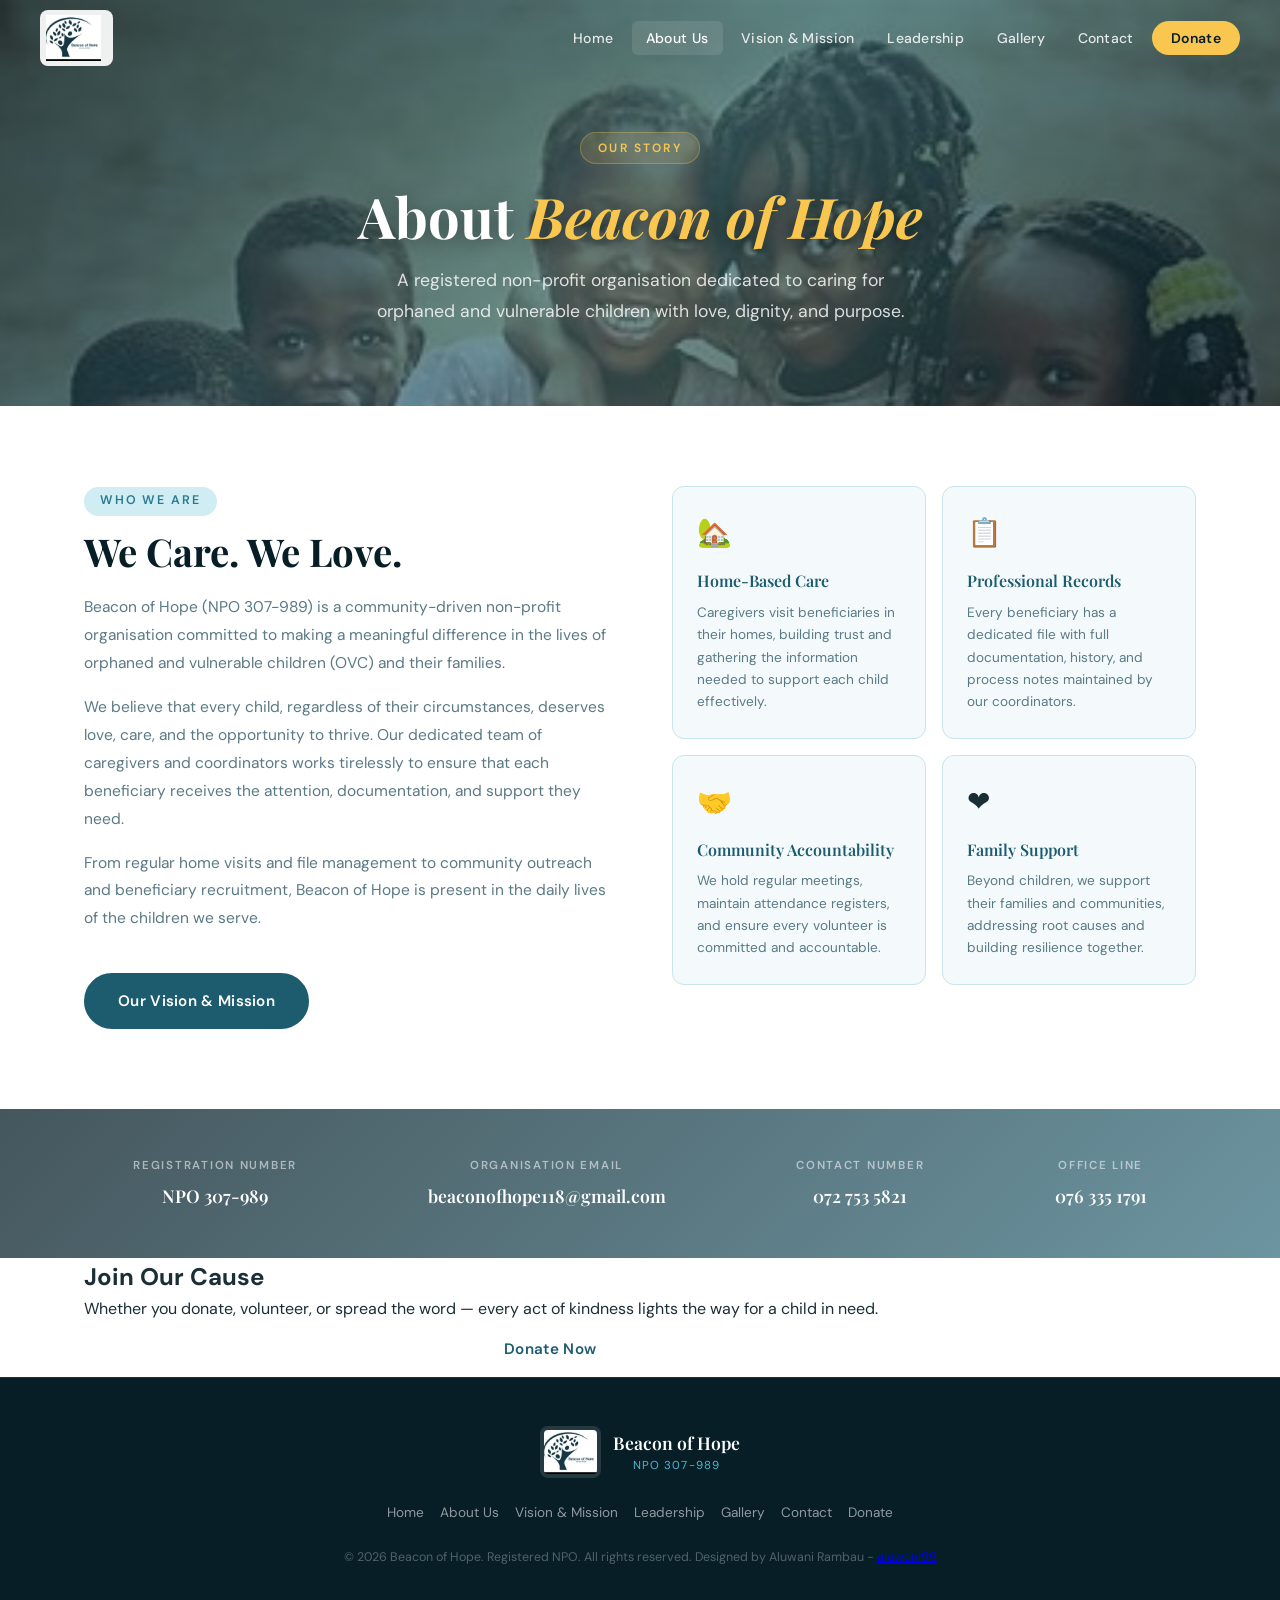
==== pages/about.html @ 9774a96b "Initial commit" ====
<!DOCTYPE html>
<html lang="en">
<head>
  <meta charset="UTF-8" />
  <meta name="viewport" content="width=device-width, initial-scale=1.0" />
  <title>About Us | Beacon of Hope</title>
  <link rel="stylesheet" href="../css/global.css" />
  <link rel="stylesheet" href="../css/about.css" />
</head>
<body>

  <nav class="navbar scrolled" id="navbar">
    <a href="../index.html" class="nav-logo">
      <img src="../images/BeaconLogo.png" alt="Beacon of Hope Logo" class="logo-img" />
    </a>
    <button class="nav-toggle" id="navToggle" aria-label="Toggle menu">
      <span></span><span></span><span></span>
    </button>
    <ul class="nav-links" id="navLinks">
      <li><a href="../index.html" class="nav-link">Home</a></li>
      <li><a href="about.html" class="nav-link">About Us</a></li>
      <li><a href="vision.html" class="nav-link">Vision &amp; Mission</a></li>
      <li><a href="leadership.html" class="nav-link">Leadership</a></li>
      <li><a href="gallery.html" class="nav-link active">Gallery</a></li>
      <li><a href="contact.html" class="nav-link">Contact</a></li>
      <li><a href="donate.html" class="nav-link nav-donate">Donate</a></li>
    </ul>
  </nav>

  <section class="page-hero" style="background-image:url('../images/education.jpeg');">
    <div class="container">
      <span class="page-hero-tag">Our Story</span>
      <h1>About <em>Beacon of Hope</em></h1>
      <p>A registered non-profit organisation dedicated to caring for orphaned and vulnerable children with love, dignity, and purpose.</p>
    </div>
  </section>

  <section class="section about-section">
    <div class="container">
      <div class="about-grid">
        <div class="about-text">
          <span class="section-tag">Who We Are</span>
          <h2>We Care. We Love.</h2>
          <p>Beacon of Hope (NPO 307-989) is a community-driven non-profit organisation committed to making a meaningful difference in the lives of orphaned and vulnerable children (OVC) and their families.</p>
          <p>We believe that every child, regardless of their circumstances, deserves love, care, and the opportunity to thrive. Our dedicated team of caregivers and coordinators works tirelessly to ensure that each beneficiary receives the attention, documentation, and support they need.</p>
          <p>From regular home visits and file management to community outreach and beneficiary recruitment, Beacon of Hope is present in the daily lives of the children we serve.</p>
          <a href="vision.html" class="btn btn-teal" style="margin-top:1.5rem;">Our Vision &amp; Mission</a>
        </div>
        <div class="about-highlights">
          <div class="highlight-card">
            <div class="highlight-icon">🏡</div>
            <h4>Home-Based Care</h4>
            <p>Caregivers visit beneficiaries in their homes, building trust and gathering the information needed to support each child effectively.</p>
          </div>
          <div class="highlight-card">
            <div class="highlight-icon">📋</div>
            <h4>Professional Records</h4>
            <p>Every beneficiary has a dedicated file with full documentation, history, and process notes maintained by our coordinators.</p>
          </div>
          <div class="highlight-card">
            <div class="highlight-icon">🤝</div>
            <h4>Community Accountability</h4>
            <p>We hold regular meetings, maintain attendance registers, and ensure every volunteer is committed and accountable.</p>
          </div>
          <div class="highlight-card">
            <div class="highlight-icon">❤️</div>
            <h4>Family Support</h4>
            <p>Beyond children, we support their families and communities, addressing root causes and building resilience together.</p>
          </div>
        </div>
      </div>
    </div>
  </section>

  <section class="section npo-section" style="background-image:url('../images/SchoolProgram.jpg'); background-size:cover; background-position:center; background-attachment:fixed; position:relative;">
    <div class="container">
      <div class="npo-inner">
        <div class="npo-detail">
          <span class="npo-label">Registration Number</span>
          <span class="npo-value">NPO 307-989</span>
        </div>
        <div class="npo-detail">
          <span class="npo-label">Organisation Email</span>
          <span class="npo-value">beaconofhope118@gmail.com</span>
        </div>
        <div class="npo-detail">
          <span class="npo-label">Contact Number</span>
          <span class="npo-value">072 753 5821</span>
        </div>
        <div class="npo-detail">
          <span class="npo-label">Office Line</span>
          <span class="npo-value">076 335 1791</span>
        </div>
      </div>
    </div>
  </section>

  <section class="cta-strip">
    <div class="container">
      <div class="cta-content">
        <h2>Join Our Cause</h2>
        <p>Whether you donate, volunteer, or spread the word — every act of kindness lights the way for a child in need.</p>
        <div style="display:flex;gap:1rem;justify-content:center;flex-wrap:wrap;">
          <a href="donate.html" class="btn btn-light">Donate Now</a>
          <a href="contact.html" class="btn btn-outline">Get Involved</a>
        </div>
      </div>
    </div>
  </section>

  <footer class="footer">
    <div class="container footer-inner">
      <div class="footer-logo">
        <img src="../images/BeaconLogo.png" alt="Beacon of Hope" class="footer-logo-img" />
        <div>
          <span class="footer-name">Beacon of Hope</span>
          <span class="footer-npo">NPO 307-989</span>
        </div>
      </div>
      <nav class="footer-nav">
        <a href="../index.html">Home</a>
        <a href="about.html">About Us</a>
        <a href="vision.html">Vision &amp; Mission</a>
        <a href="leadership.html">Leadership</a>
        <a href="gallery.html">Gallery</a>
        <a href="contact.html">Contact</a>
        <a href="donate.html">Donate</a>
      </nav>
      <p class="footer-copy">&copy; 2026 Beacon of Hope. Registered NPO. All rights reserved. Designed by Aluwani Rambau - <a href="https://www.github.com/aluwani99" target="_blank">aluwani99</a></p>
      
    </div>
  </footer>

  <script src="../js/global.js"></script>
</body>
</html>
---- css/global.css ----
/* ============================================================
   BEACON OF HOPE — Global Styles
   Brand Colors extracted from logo:
   Primary Teal: #1d5c6e
   Mid Teal: #2a7a90
   Light Teal: #4db8d0
   Dark Navy: #071e27
   Accent Gold: #f9c74f
   ============================================================ */

@import url('https://fonts.googleapis.com/css2?family=Playfair+Display:ital,wght@0,600;0,700;1,600&family=DM+Sans:wght@300;400;500;600&display=swap');

:root {
  --primary: #1d5c6e;
  --primary-mid: #2a7a90;
  --primary-light: #4db8d0;
  --primary-pale: #d0edf4;
  --dark: #071e27;
  --dark-mid: #0a2d3a;
  --gold: #f9c74f;
  --gold-dark: #d4a013;
  --text: #1a2e36;
  --text-muted: #5a7a85;
  --white: #ffffff;
  --off-white: #f4fafc;
  --border: #c8e4ec;
  --radius: 12px;
  --radius-lg: 20px;
  --shadow: 0 4px 24px rgba(7,30,39,0.10);
  --shadow-lg: 0 12px 40px rgba(7,30,39,0.18);
  --font-display: 'Playfair Display', Georgia, serif;
  --font-body: 'DM Sans', system-ui, sans-serif;
  --transition: 0.3s cubic-bezier(0.4, 0, 0.2, 1);
  --navbar-h: 76px;
}

*, *::before, *::after { box-sizing: border-box; margin: 0; padding: 0; }

html { scroll-behavior: smooth; }

body {
  font-family: var(--font-body);
  color: var(--text);
  background: var(--white);
  line-height: 1.6;
  overflow-x: hidden;
}

/* ---- NAVBAR ---- */
.navbar {
  position: fixed;
  top: 0; left: 0; right: 0;
  z-index: 1000;
  display: flex;
  align-items: center;
  justify-content: space-between;
  padding: 0 2.5rem;
  height: var(--navbar-h);
  background: transparent;
  transition: background var(--transition), box-shadow var(--transition);
}

.navbar.scrolled {
  background: rgba(7, 30, 39, 0.96);
  backdrop-filter: blur(12px);
  box-shadow: 0 2px 20px rgba(0,0,0,0.3);
}

.nav-logo {
  display: flex;
  align-items: center;
  gap: 0.75rem;
  text-decoration: none;
  color: var(--white);
  background: rgba(255,255,255,0.92);
  border-radius: 8px;
  padding: 5px 12px 5px 6px;
}

.logo-img {
  height: 46px;
  width: auto;
  display: block;
}

.footer-logo-img {
  height: 52px;
  width: auto;
  display: block;
  background: rgba(255,255,255,0.12);
  border-radius: 8px;
  padding: 4px;
}

.nav-links {
  display: flex;
  align-items: center;
  list-style: none;
  gap: 0.25rem;
}

.nav-link {
  text-decoration: none;
  color: rgba(255,255,255,0.85);
  font-size: 0.875rem;
  font-weight: 500;
  padding: 0.5rem 0.9rem;
  border-radius: 6px;
  transition: color var(--transition), background var(--transition);
  letter-spacing: 0.02em;
}

.nav-link:hover,
.nav-link.active {
  color: var(--white);
  background: rgba(255,255,255,0.1);
}

.nav-donate {
  background: var(--gold);
  color: var(--dark) !important;
  font-weight: 600;
  padding: 0.5rem 1.2rem;
  border-radius: 50px;
}

.nav-donate:hover {
  background: var(--gold-dark) !important;
  color: var(--white) !important;
  transform: translateY(-1px);
}

.nav-toggle {
  display: none;
  flex-direction: column;
  gap: 5px;
  background: none;
  border: none;
  cursor: pointer;
  padding: 8px;
}

.nav-toggle span {
  display: block;
  width: 24px;
  height: 2px;
  background: var(--white);
  border-radius: 2px;
  transition: var(--transition);
}

/* ---- BUTTONS ---- */
.btn {
  display: inline-flex;
  align-items: center;
  gap: 0.5rem;
  padding: 0.85rem 2rem;
  border-radius: 50px;
  font-family: var(--font-body);
  font-size: 0.95rem;
  font-weight: 600;
  text-decoration: none;
  cursor: pointer;
  border: 2px solid transparent;
  transition: all var(--transition);
  letter-spacing: 0.02em;
}

.btn-primary {
  background: var(--gold);
  color: var(--dark);
  border-color: var(--gold);
}
.btn-primary:hover {
  background: var(--gold-dark);
  border-color: var(--gold-dark);
  transform: translateY(-2px);
  box-shadow: 0 8px 24px rgba(249,199,79,0.35);
}

.btn-outline {
  background: transparent;
  color: var(--white);
  border-color: rgba(255,255,255,0.5);
}
.btn-outline:hover {
  background: rgba(255,255,255,0.12);
  border-color: var(--white);
  transform: translateY(-2px);
}

.btn-teal {
  background: var(--primary);
  color: var(--white);
  border-color: var(--primary);
}
.btn-teal:hover {
  background: var(--primary-mid);
  border-color: var(--primary-mid);
  transform: translateY(-2px);
  box-shadow: var(--shadow-lg);
}

.btn-light {
  background: var(--white);
  color: var(--primary);
  border-color: var(--white);
}
.btn-light:hover {
  background: var(--off-white);
  transform: translateY(-2px);
  box-shadow: 0 8px 24px rgba(0,0,0,0.2);
}

/* ---- SECTIONS ---- */
.section {
  padding: 5rem 0;
}

.container {
  max-width: 1160px;
  margin: 0 auto;
  padding: 0 1.5rem;
}

.section-header {
  text-align: center;
  max-width: 640px;
  margin: 0 auto 3.5rem;
}

.section-tag {
  display: inline-block;
  font-size: 0.78rem;
  font-weight: 600;
  letter-spacing: 0.15em;
  text-transform: uppercase;
  color: var(--primary-mid);
  background: var(--primary-pale);
  padding: 0.3rem 1rem;
  border-radius: 50px;
  margin-bottom: 1rem;
}

.section-header h2 {
  font-family: var(--font-display);
  font-size: clamp(1.8rem, 3.5vw, 2.6rem);
  font-weight: 700;
  color: var(--dark);
  margin-bottom: 1rem;
  line-height: 1.25;
}

.section-header p {
  color: var(--text-muted);
  font-size: 1.05rem;
  line-height: 1.7;
}

/* ---- PAGE HERO (inner pages) ---- */
.page-hero {
  position: relative;
  padding: calc(var(--navbar-h) + 3.5rem) 0 5rem;
  text-align: center;
  color: var(--white);
  overflow: hidden;
  background-size: cover;
  background-position: center;
  background-attachment: fixed;
}

/* Dark overlay on top of the photo */
.page-hero::before {
  content: '';
  position: absolute;
  inset: 0;
  background: linear-gradient(
    135deg,
    rgba(7, 30, 39, 0.80) 0%,
    rgba(29, 92, 110, 0.65) 50%,
    rgba(7, 30, 39, 0.75) 100%
  );
  z-index: 0;
}

/* Subtle glow accent */
.page-hero::after {
  content: '';
  position: absolute;
  inset: 0;
  background: radial-gradient(ellipse at 50% 80%, rgba(249,199,79,0.08) 0%, transparent 60%);
  z-index: 0;
}

.page-hero .container {
  position: relative;
  z-index: 1;
}

.page-hero-tag {
  display: inline-block;
  font-size: 0.75rem;
  font-weight: 600;
  letter-spacing: 0.18em;
  text-transform: uppercase;
  color: var(--gold);
  background: rgba(249,199,79,0.12);
  border: 1px solid rgba(249,199,79,0.3);
  padding: 0.35rem 1.1rem;
  border-radius: 50px;
  margin-bottom: 1.25rem;
}

.page-hero h1 {
  font-family: var(--font-display);
  font-size: clamp(2rem, 5vw, 3.5rem);
  font-weight: 700;
  line-height: 1.15;
  margin-bottom: 1rem;
  text-shadow: 0 2px 20px rgba(0,0,0,0.4);
}

.page-hero h1 em {
  font-style: italic;
  color: var(--gold);
}

.page-hero p {
  font-size: 1.1rem;
  color: rgba(255,255,255,0.82);
  max-width: 560px;
  margin: 0 auto;
  line-height: 1.75;
}

/* ---- PHOTO SECTION BANNERS (mid-page) ---- */
.photo-banner {
  position: relative;
  padding: 4rem 0;
  background-size: cover;
  background-position: center;
  background-attachment: fixed;
  overflow: hidden;
}

.photo-banner::before {
  content: '';
  position: absolute;
  inset: 0;
  background: linear-gradient(135deg, rgba(7,30,39,0.82) 0%, rgba(29,92,110,0.68) 100%);
}

.photo-banner .container { position: relative; z-index: 1; }

.photo-banner .section-header { margin-bottom: 2rem; }

.photo-banner .section-tag {
  color: var(--gold);
  background: rgba(249,199,79,0.12);
  border: 1px solid rgba(249,199,79,0.3);
}

.photo-banner .section-header h2 { color: var(--white); }

.photo-banner .section-header p { color: rgba(255,255,255,0.78); }

/* ---- FOOTER ---- */
.footer {
  background: var(--dark);
  color: rgba(255,255,255,0.6);
  padding: 3rem 0 2rem;
  border-top: 1px solid rgba(77,184,208,0.15);
}

.footer-inner {
  display: flex;
  flex-direction: column;
  align-items: center;
  gap: 1.5rem;
  text-align: center;
}

.footer-logo {
  display: flex;
  align-items: center;
  gap: 0.75rem;
  color: var(--white);
}

.footer-name {
  display: block;
  font-family: var(--font-display);
  font-size: 1.1rem;
  font-weight: 600;
  color: var(--white);
}

.footer-npo {
  display: block;
  font-size: 0.72rem;
  color: var(--primary-light);
  letter-spacing: 0.1em;
}

.footer-nav {
  display: flex;
  flex-wrap: wrap;
  justify-content: center;
  gap: 0.25rem 1rem;
}

.footer-nav a {
  color: rgba(255,255,255,0.55);
  text-decoration: none;
  font-size: 0.85rem;
  transition: color var(--transition);
}

.footer-nav a:hover { color: var(--primary-light); }

.footer-copy {
  font-size: 0.78rem;
  color: rgba(255,255,255,0.3);
}

/* ---- RESPONSIVE ---- */
@media (max-width: 768px) {
  .navbar { padding: 0 1.25rem; }

  .nav-toggle { display: flex; }

  .nav-links {
    position: fixed;
    top: 0; right: -100%;
    width: min(320px, 85vw);
    height: 100vh;
    background: var(--dark-mid);
    flex-direction: column;
    align-items: flex-start;
    padding: calc(var(--navbar-h) + 1rem) 1.5rem 2rem;
    gap: 0.25rem;
    transition: right var(--transition);
    box-shadow: -8px 0 32px rgba(0,0,0,0.4);
  }

  .nav-links.open { right: 0; }

  .nav-link { width: 100%; padding: 0.75rem 1rem; border-radius: 8px; font-size: 1rem; }

  .nav-donate { text-align: center; }

  .section { padding: 3.5rem 0; }

  .btn { padding: 0.75rem 1.5rem; font-size: 0.9rem; }
}
---- css/about.css ----
/* ============================================================
   BEACON OF HOPE — About Page Styles
   ============================================================ */

.about-section { background: var(--white); }

.about-grid {
  display: grid;
  grid-template-columns: 1fr 1fr;
  gap: 4rem;
  align-items: start;
}

.about-text .section-tag { margin-bottom: 0.75rem; }

.about-text h2 {
  font-family: var(--font-display);
  font-size: clamp(1.8rem, 3.5vw, 2.4rem);
  font-weight: 700;
  color: var(--dark);
  margin-bottom: 1.25rem;
  line-height: 1.2;
}

.about-text p {
  color: var(--text-muted);
  font-size: 0.97rem;
  line-height: 1.8;
  margin-bottom: 1rem;
}

.about-highlights {
  display: grid;
  grid-template-columns: 1fr 1fr;
  gap: 1rem;
}

.highlight-card {
  background: var(--off-white);
  border: 1px solid var(--border);
  border-radius: var(--radius);
  padding: 1.5rem;
  transition: transform var(--transition), box-shadow var(--transition);
}

.highlight-card:hover {
  transform: translateY(-4px);
  box-shadow: var(--shadow);
}

.highlight-icon {
  font-size: 1.75rem;
  margin-bottom: 0.75rem;
}

.highlight-card h4 {
  font-family: var(--font-display);
  font-size: 1rem;
  font-weight: 600;
  color: var(--primary);
  margin-bottom: 0.5rem;
}

.highlight-card p {
  font-size: 0.85rem;
  color: var(--text-muted);
  line-height: 1.65;
}

/* NPO Details strip */
.npo-section {
  padding: 3rem 0;
  background-color: var(--primary);
}

.npo-section::before {
  content: '';
  position: absolute;
  inset: 0;
  background: linear-gradient(135deg, rgba(7,30,39,0.75) 0%, rgba(29,92,110,0.65) 100%);
  z-index: 0;
}

.npo-section .container { position: relative; z-index: 1; }
.npo-inner { position: relative; z-index: 1; }

.npo-inner {
  display: flex;
  justify-content: space-around;
  flex-wrap: wrap;
  gap: 2rem;
}

.npo-detail {
  display: flex;
  flex-direction: column;
  align-items: center;
  text-align: center;
  gap: 0.4rem;
}

.npo-label {
  font-size: 0.72rem;
  font-weight: 600;
  letter-spacing: 0.15em;
  text-transform: uppercase;
  color: rgba(255,255,255,0.55);
}

.npo-value {
  font-family: var(--font-display);
  font-size: 1.1rem;
  font-weight: 600;
  color: var(--white);
}

@media (max-width: 900px) {
  .about-grid { grid-template-columns: 1fr; gap: 2.5rem; }
}

@media (max-width: 480px) {
  .about-highlights { grid-template-columns: 1fr; }
}
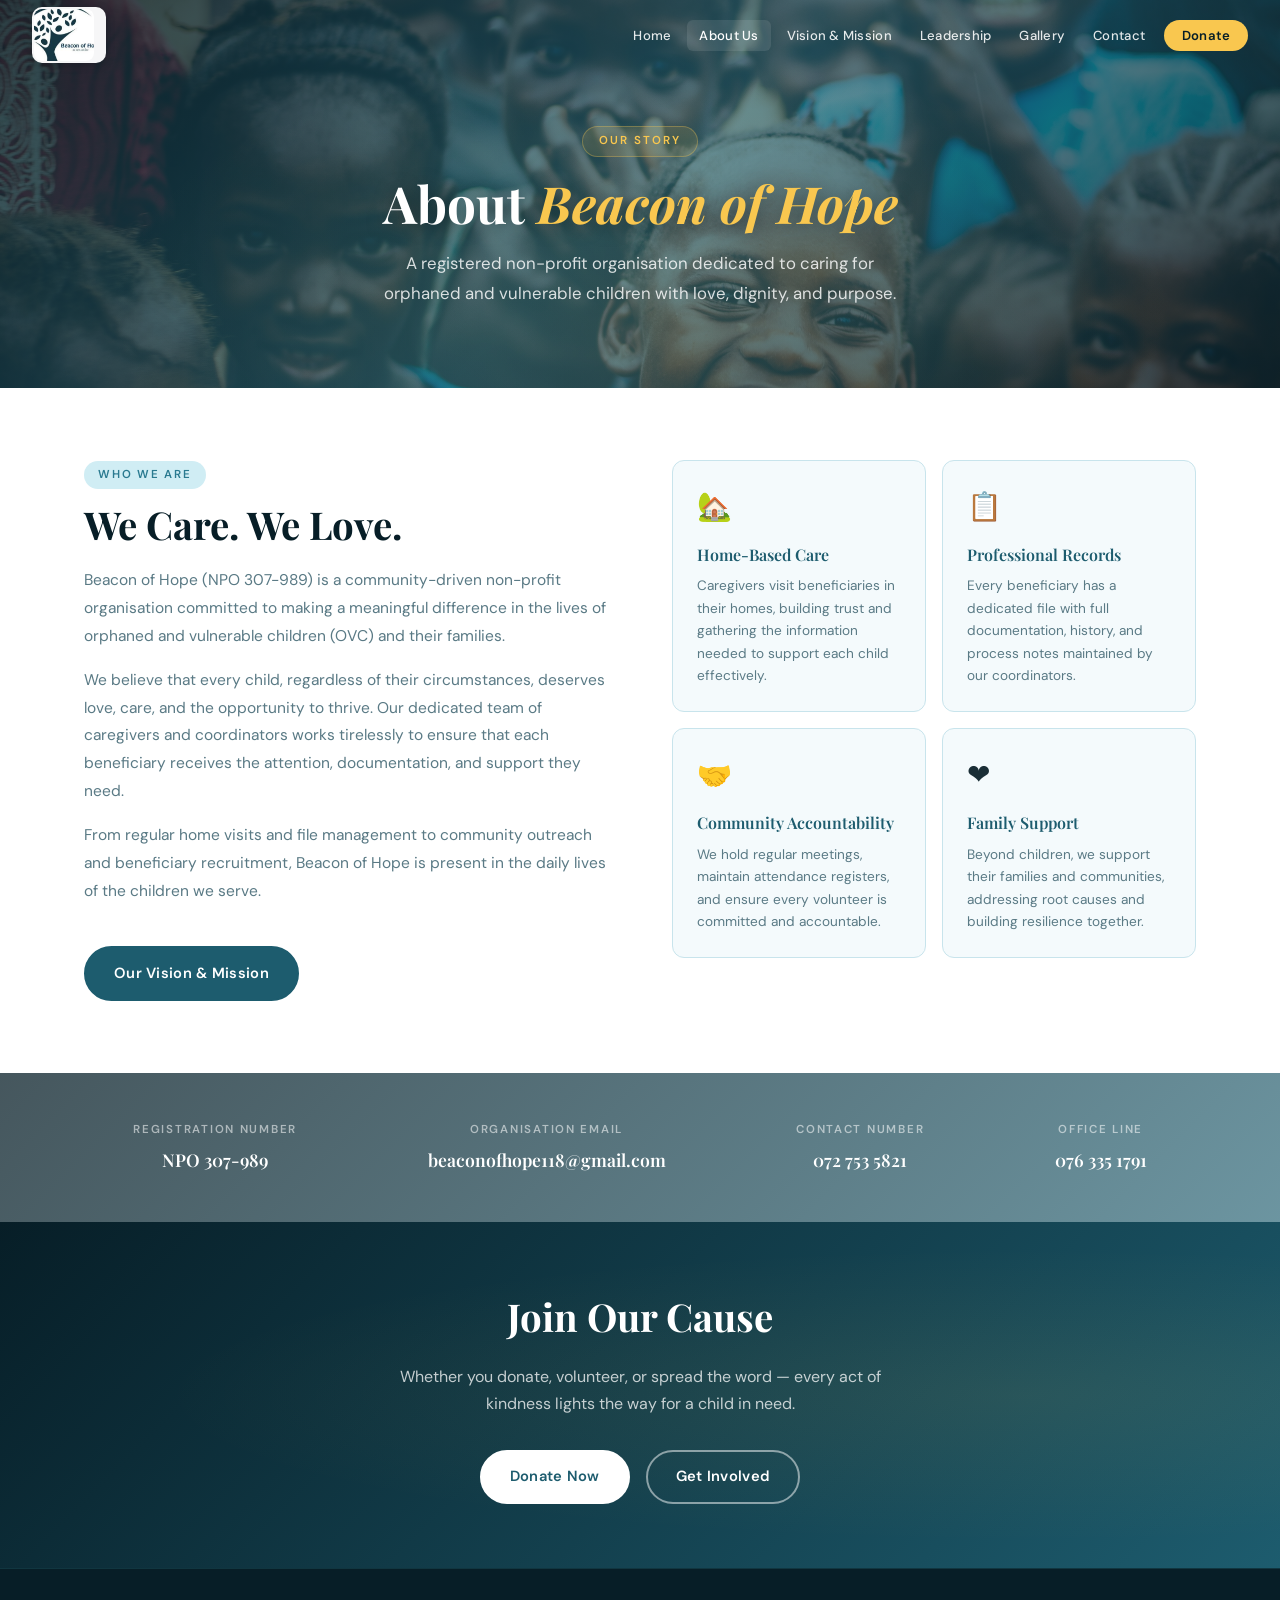
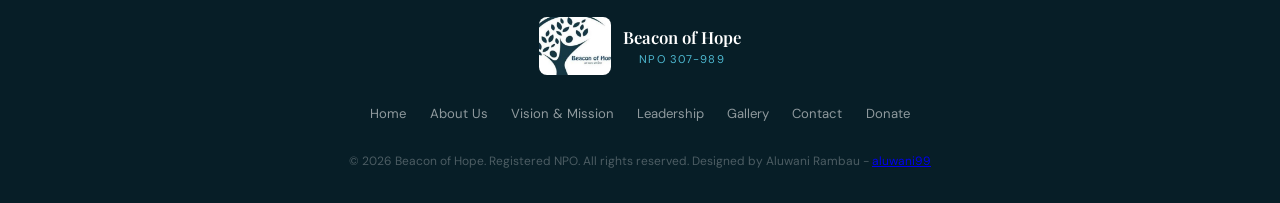
==== commit 51ad6b58: "update Beacon of Hope website" ====
--- a/pages/about.html
+++ b/pages/about.html
@@ -11,7 +11,7 @@
 
   <nav class="navbar scrolled" id="navbar">
     <a href="../index.html" class="nav-logo">
-      <img src="../images/BeaconLogo.png" alt="Beacon of Hope Logo" class="logo-img" />
+      <div class="logo-img-wrap"><img src="../images/BeaconLogo.png" alt="Beacon of Hope Logo" class="logo-img" /></div>
     </a>
     <button class="nav-toggle" id="navToggle" aria-label="Toggle menu">
       <span></span><span></span><span></span>
@@ -27,7 +27,7 @@
     </ul>
   </nav>
 
-  <section class="page-hero" style="background-image:url('../images/education.jpeg');">
+  <section class="page-hero" style="background-image:url('../images/education.jpg');">
     <div class="container">
       <span class="page-hero-tag">Our Story</span>
       <h1>About <em>Beacon of Hope</em></h1>
@@ -111,7 +111,7 @@
   <footer class="footer">
     <div class="container footer-inner">
       <div class="footer-logo">
-        <img src="../images/BeaconLogo.png" alt="Beacon of Hope" class="footer-logo-img" />
+        <div class="footer-logo-wrap"><img src="../images/BeaconLogo.png" alt="Beacon of Hope" class="footer-logo-img" /></div>
         <div>
           <span class="footer-name">Beacon of Hope</span>
           <span class="footer-npo">NPO 307-989</span>
--- a/css/global.css
+++ b/css/global.css
@@ -1,43 +1,37 @@
 /* ============================================================
    BEACON OF HOPE — Global Styles
-   Brand Colors extracted from logo:
-   Primary Teal: #1d5c6e
-   Mid Teal: #2a7a90
-   Light Teal: #4db8d0
-   Dark Navy: #071e27
-   Accent Gold: #f9c74f
+   Brand: Primary Teal #1d5c6e | Mid #2a7a90 | Light #4db8d0
+          Dark Navy #071e27 | Gold #f9c74f
    ============================================================ */
 
 @import url('https://fonts.googleapis.com/css2?family=Playfair+Display:ital,wght@0,600;0,700;1,600&family=DM+Sans:wght@300;400;500;600&display=swap');
 
 :root {
-  --primary: #1d5c6e;
-  --primary-mid: #2a7a90;
+  --primary:       #1d5c6e;
+  --primary-mid:   #2a7a90;
   --primary-light: #4db8d0;
-  --primary-pale: #d0edf4;
-  --dark: #071e27;
-  --dark-mid: #0a2d3a;
-  --gold: #f9c74f;
-  --gold-dark: #d4a013;
-  --text: #1a2e36;
-  --text-muted: #5a7a85;
-  --white: #ffffff;
-  --off-white: #f4fafc;
-  --border: #c8e4ec;
-  --radius: 12px;
-  --radius-lg: 20px;
-  --shadow: 0 4px 24px rgba(7,30,39,0.10);
-  --shadow-lg: 0 12px 40px rgba(7,30,39,0.18);
-  --font-display: 'Playfair Display', Georgia, serif;
-  --font-body: 'DM Sans', system-ui, sans-serif;
-  --transition: 0.3s cubic-bezier(0.4, 0, 0.2, 1);
-  --navbar-h: 76px;
+  --primary-pale:  #d0edf4;
+  --dark:          #071e27;
+  --dark-mid:      #0a2d3a;
+  --gold:          #f9c74f;
+  --gold-dark:     #d4a013;
+  --text:          #1a2e36;
+  --text-muted:    #5a7a85;
+  --white:         #ffffff;
+  --off-white:     #f4fafc;
+  --border:        #c8e4ec;
+  --radius:        12px;
+  --radius-lg:     20px;
+  --shadow:        0 4px 24px rgba(7,30,39,0.10);
+  --shadow-lg:     0 12px 40px rgba(7,30,39,0.18);
+  --font-display:  'Playfair Display', Georgia, serif;
+  --font-body:     'DM Sans', system-ui, sans-serif;
+  --transition:    0.3s cubic-bezier(0.4,0,0.2,1);
+  --navbar-h:      70px;
 }
 
 *, *::before, *::after { box-sizing: border-box; margin: 0; padding: 0; }
-
-html { scroll-behavior: smooth; }
-
+html { scroll-behavior: smooth; -webkit-text-size-adjust: 100%; }
 body {
   font-family: var(--font-body);
   color: var(--text);
@@ -46,7 +40,7 @@
   overflow-x: hidden;
 }
 
-/* ---- NAVBAR ---- */
+/* ===== NAVBAR ===== */
 .navbar {
   position: fixed;
   top: 0; left: 0; right: 0;
@@ -54,60 +48,72 @@
   display: flex;
   align-items: center;
   justify-content: space-between;
-  padding: 0 2.5rem;
+  padding: 0 2rem;
   height: var(--navbar-h);
   background: transparent;
   transition: background var(--transition), box-shadow var(--transition);
 }
 
 .navbar.scrolled {
-  background: rgba(7, 30, 39, 0.96);
-  backdrop-filter: blur(12px);
+  background: rgba(7,30,39,0.97);
+  backdrop-filter: blur(14px);
+  -webkit-backdrop-filter: blur(14px);
   box-shadow: 0 2px 20px rgba(0,0,0,0.3);
 }
 
+/* Logo */
 .nav-logo {
   display: flex;
   align-items: center;
-  gap: 0.75rem;
+  gap: 0.5rem;
   text-decoration: none;
-  color: var(--white);
-  background: rgba(255,255,255,0.92);
+  background: rgba(255,255,255,0.96);
+  border-radius: 10px;
+  padding: 2px 12px 2px 2px;
+  box-shadow: 0 2px 10px rgba(0,0,0,0.18);
+  flex-shrink: 0;
+  overflow: hidden;
+}
+
+/* Logo wrapper clips the white padding out of the PNG */
+.logo-img-wrap {
+  width: 60px;
+  height: 52px;
+  overflow: hidden;
   border-radius: 8px;
-  padding: 5px 12px 5px 6px;
+  flex-shrink: 0;
+  display: flex;
+  align-items: center;
+  justify-content: center;
 }
 
 .logo-img {
-  height: 46px;
-  width: auto;
+  /* Scale up beyond the container to crop the white PNG border */
+  width: 130%;
+  height: 130%;
+  object-fit: cover;
+  object-position: center center;
   display: block;
 }
 
-.footer-logo-img {
-  height: 52px;
-  width: auto;
-  display: block;
-  background: rgba(255,255,255,0.12);
-  border-radius: 8px;
-  padding: 4px;
-}
-
+/* Desktop nav links */
 .nav-links {
   display: flex;
   align-items: center;
   list-style: none;
-  gap: 0.25rem;
+  gap: 0.15rem;
 }
 
 .nav-link {
   text-decoration: none;
-  color: rgba(255,255,255,0.85);
-  font-size: 0.875rem;
+  color: rgba(255,255,255,0.88);
+  font-size: 0.82rem;
   font-weight: 500;
-  padding: 0.5rem 0.9rem;
+  padding: 0.45rem 0.8rem;
   border-radius: 6px;
   transition: color var(--transition), background var(--transition);
   letter-spacing: 0.02em;
+  white-space: nowrap;
 }
 
 .nav-link:hover,
@@ -117,11 +123,12 @@
 }
 
 .nav-donate {
-  background: var(--gold);
+  background: var(--gold) !important;
   color: var(--dark) !important;
-  font-weight: 600;
-  padding: 0.5rem 1.2rem;
-  border-radius: 50px;
+  font-weight: 600 !important;
+  padding: 0.45rem 1.1rem !important;
+  border-radius: 50px !important;
+  margin-left: 0.25rem;
 }
 
 .nav-donate:hover {
@@ -130,92 +137,85 @@
   transform: translateY(-1px);
 }
 
+/* Hamburger toggle */
 .nav-toggle {
   display: none;
   flex-direction: column;
+  justify-content: center;
   gap: 5px;
-  background: none;
-  border: none;
+  background: rgba(255,255,255,0.12);
+  border: 1.5px solid rgba(255,255,255,0.25);
+  border-radius: 8px;
   cursor: pointer;
-  padding: 8px;
-}
+  padding: 9px 10px;
+  width: 44px;
+  height: 44px;
+  flex-shrink: 0;
+  transition: background var(--transition);
+}
+
+.nav-toggle:hover { background: rgba(255,255,255,0.2); }
 
 .nav-toggle span {
   display: block;
-  width: 24px;
+  width: 22px;
   height: 2px;
   background: var(--white);
   border-radius: 2px;
-  transition: var(--transition);
-}
-
-/* ---- BUTTONS ---- */
+  transition: all 0.3s ease;
+  transform-origin: center;
+}
+
+/* Hamburger → X animation */
+.nav-toggle.open span:nth-child(1) { transform: translateY(7px) rotate(45deg); }
+.nav-toggle.open span:nth-child(2) { opacity: 0; transform: scaleX(0); }
+.nav-toggle.open span:nth-child(3) { transform: translateY(-7px) rotate(-45deg); }
+
+/* Mobile overlay backdrop */
+.nav-backdrop {
+  display: none;
+  position: fixed;
+  inset: 0;
+  background: rgba(7,30,39,0.6);
+  z-index: 998;
+  backdrop-filter: blur(2px);
+}
+
+.nav-backdrop.show { display: block; }
+
+/* ===== BUTTONS ===== */
 .btn {
   display: inline-flex;
   align-items: center;
+  justify-content: center;
   gap: 0.5rem;
-  padding: 0.85rem 2rem;
+  padding: 0.85rem 1.75rem;
   border-radius: 50px;
   font-family: var(--font-body);
-  font-size: 0.95rem;
+  font-size: 0.92rem;
   font-weight: 600;
   text-decoration: none;
   cursor: pointer;
   border: 2px solid transparent;
   transition: all var(--transition);
   letter-spacing: 0.02em;
-}
-
-.btn-primary {
-  background: var(--gold);
-  color: var(--dark);
-  border-color: var(--gold);
-}
-.btn-primary:hover {
-  background: var(--gold-dark);
-  border-color: var(--gold-dark);
-  transform: translateY(-2px);
-  box-shadow: 0 8px 24px rgba(249,199,79,0.35);
-}
-
-.btn-outline {
-  background: transparent;
-  color: var(--white);
-  border-color: rgba(255,255,255,0.5);
-}
-.btn-outline:hover {
-  background: rgba(255,255,255,0.12);
-  border-color: var(--white);
-  transform: translateY(-2px);
-}
-
-.btn-teal {
-  background: var(--primary);
-  color: var(--white);
-  border-color: var(--primary);
-}
-.btn-teal:hover {
-  background: var(--primary-mid);
-  border-color: var(--primary-mid);
-  transform: translateY(-2px);
-  box-shadow: var(--shadow-lg);
-}
-
-.btn-light {
-  background: var(--white);
-  color: var(--primary);
-  border-color: var(--white);
-}
-.btn-light:hover {
-  background: var(--off-white);
-  transform: translateY(-2px);
-  box-shadow: 0 8px 24px rgba(0,0,0,0.2);
-}
-
-/* ---- SECTIONS ---- */
-.section {
-  padding: 5rem 0;
-}
+  -webkit-tap-highlight-color: transparent;
+}
+
+.btn-primary  { background: var(--gold); color: var(--dark); border-color: var(--gold); }
+.btn-primary:hover  { background: var(--gold-dark); border-color: var(--gold-dark); transform: translateY(-2px); box-shadow: 0 8px 24px rgba(249,199,79,0.35); }
+
+.btn-outline  { background: transparent; color: var(--white); border-color: rgba(255,255,255,0.5); }
+.btn-outline:hover  { background: rgba(255,255,255,0.12); border-color: var(--white); transform: translateY(-2px); }
+
+.btn-teal     { background: var(--primary); color: var(--white); border-color: var(--primary); }
+.btn-teal:hover     { background: var(--primary-mid); border-color: var(--primary-mid); transform: translateY(-2px); box-shadow: var(--shadow-lg); }
+
+.btn-light    { background: var(--white); color: var(--primary); border-color: var(--white); }
+.btn-light:hover    { background: var(--off-white); transform: translateY(-2px); box-shadow: 0 8px 24px rgba(0,0,0,0.2); }
+
+/* ===== SECTIONS ===== */
+.section { padding: 4.5rem 0; }
 
 .container {
   max-width: 1160px;
@@ -226,38 +226,38 @@
 .section-header {
   text-align: center;
   max-width: 640px;
-  margin: 0 auto 3.5rem;
+  margin: 0 auto 3rem;
 }
 
 .section-tag {
   display: inline-block;
-  font-size: 0.78rem;
+  font-size: 0.72rem;
   font-weight: 600;
   letter-spacing: 0.15em;
   text-transform: uppercase;
   color: var(--primary-mid);
   background: var(--primary-pale);
-  padding: 0.3rem 1rem;
+  padding: 0.28rem 0.9rem;
   border-radius: 50px;
-  margin-bottom: 1rem;
+  margin-bottom: 0.85rem;
 }
 
 .section-header h2 {
   font-family: var(--font-display);
-  font-size: clamp(1.8rem, 3.5vw, 2.6rem);
+  font-size: clamp(1.7rem, 3.5vw, 2.4rem);
   font-weight: 700;
   color: var(--dark);
-  margin-bottom: 1rem;
+  margin-bottom: 0.85rem;
   line-height: 1.25;
 }
 
 .section-header p {
   color: var(--text-muted);
-  font-size: 1.05rem;
+  font-size: 1rem;
   line-height: 1.7;
 }
 
-/* ---- PAGE HERO (inner pages) ---- */
+/* ===== PAGE HERO (inner pages) ===== */
 .page-hero {
   position: relative;
   padding: calc(var(--navbar-h) + 3.5rem) 0 5rem;
@@ -266,80 +266,70 @@
   overflow: hidden;
   background-size: cover;
   background-position: center;
-  background-attachment: fixed;
-}
-
-/* Dark overlay on top of the photo */
+  background-attachment: scroll;
+}
+
 .page-hero::before {
   content: '';
   position: absolute;
   inset: 0;
-  background: linear-gradient(
-    135deg,
-    rgba(7, 30, 39, 0.80) 0%,
-    rgba(29, 92, 110, 0.65) 50%,
-    rgba(7, 30, 39, 0.75) 100%
-  );
+  background: linear-gradient(135deg,
+    rgba(7,30,39,0.82) 0%,
+    rgba(29,92,110,0.65) 50%,
+    rgba(7,30,39,0.77) 100%);
   z-index: 0;
 }
 
-/* Subtle glow accent */
 .page-hero::after {
   content: '';
   position: absolute;
   inset: 0;
-  background: radial-gradient(ellipse at 50% 80%, rgba(249,199,79,0.08) 0%, transparent 60%);
+  background: radial-gradient(ellipse at 50% 80%, rgba(249,199,79,0.07) 0%, transparent 60%);
   z-index: 0;
 }
 
-.page-hero .container {
-  position: relative;
-  z-index: 1;
-}
+.page-hero .container { position: relative; z-index: 1; }
 
 .page-hero-tag {
   display: inline-block;
-  font-size: 0.75rem;
+  font-size: 0.72rem;
   font-weight: 600;
   letter-spacing: 0.18em;
   text-transform: uppercase;
   color: var(--gold);
   background: rgba(249,199,79,0.12);
   border: 1px solid rgba(249,199,79,0.3);
-  padding: 0.35rem 1.1rem;
+  padding: 0.32rem 1rem;
   border-radius: 50px;
-  margin-bottom: 1.25rem;
+  margin-bottom: 1.1rem;
 }
 
 .page-hero h1 {
   font-family: var(--font-display);
-  font-size: clamp(2rem, 5vw, 3.5rem);
+  font-size: clamp(1.9rem, 5vw, 3.2rem);
   font-weight: 700;
   line-height: 1.15;
   margin-bottom: 1rem;
   text-shadow: 0 2px 20px rgba(0,0,0,0.4);
 }
 
-.page-hero h1 em {
-  font-style: italic;
-  color: var(--gold);
-}
+.page-hero h1 em { font-style: italic; color: var(--gold); }
 
 .page-hero p {
-  font-size: 1.1rem;
+  font-size: clamp(0.95rem, 2vw, 1.05rem);
   color: rgba(255,255,255,0.82);
-  max-width: 560px;
+  max-width: 540px;
   margin: 0 auto;
   line-height: 1.75;
 }
 
-/* ---- PHOTO SECTION BANNERS (mid-page) ---- */
+/* ===== PHOTO BANNER (mid-page) ===== */
 .photo-banner {
   position: relative;
   padding: 4rem 0;
   background-size: cover;
   background-position: center;
-  background-attachment: fixed;
+  background-attachment: scroll;
   overflow: hidden;
 }
 
@@ -351,20 +341,44 @@
 }
 
 .photo-banner .container { position: relative; z-index: 1; }
-
-.photo-banner .section-header { margin-bottom: 2rem; }
-
-.photo-banner .section-tag {
-  color: var(--gold);
-  background: rgba(249,199,79,0.12);
-  border: 1px solid rgba(249,199,79,0.3);
-}
-
+.photo-banner .section-header { margin-bottom: 0; }
+.photo-banner .section-tag { color: var(--gold); background: rgba(249,199,79,0.12); border: 1px solid rgba(249,199,79,0.3); }
 .photo-banner .section-header h2 { color: var(--white); }
-
 .photo-banner .section-header p { color: rgba(255,255,255,0.78); }
 
-/* ---- FOOTER ---- */
+/* ===== CTA STRIP ===== */
+.cta-strip {
+  background: linear-gradient(135deg, var(--dark) 0%, var(--primary) 100%);
+  padding: 4rem 0;
+  position: relative;
+  overflow: hidden;
+}
+
+.cta-strip::before {
+  content: '';
+  position: absolute;
+  inset: 0;
+  background: radial-gradient(ellipse at 80% 50%, rgba(249,199,79,0.08) 0%, transparent 60%);
+}
+
+.cta-content { position: relative; text-align: center; color: var(--white); }
+
+.cta-content h2 {
+  font-family: var(--font-display);
+  font-size: clamp(1.6rem, 3.5vw, 2.4rem);
+  font-weight: 700;
+  margin-bottom: 1rem;
+}
+
+.cta-content p {
+  font-size: 1rem;
+  color: rgba(255,255,255,0.75);
+  max-width: 500px;
+  margin: 0 auto 2rem;
+  line-height: 1.7;
+}
+
+/* ===== FOOTER ===== */
 .footer {
   background: var(--dark);
   color: rgba(255,255,255,0.6);
@@ -380,24 +394,39 @@
   text-align: center;
 }
 
-.footer-logo {
+.footer-logo { display: flex; align-items: center; gap: 0.75rem; color: var(--white); }
+
+.footer-logo-wrap {
+  width: 72px;
+  height: 58px;
+  overflow: hidden;
+  border-radius: 8px;
+  background: rgba(255,255,255,0.96);
+  flex-shrink: 0;
   display: flex;
   align-items: center;
-  gap: 0.75rem;
-  color: var(--white);
+  justify-content: center;
+}
+
+.footer-logo-img {
+  width: 130%;
+  height: 130%;
+  object-fit: cover;
+  object-position: center center;
+  display: block;
 }
 
 .footer-name {
   display: block;
   font-family: var(--font-display);
-  font-size: 1.1rem;
+  font-size: 1.05rem;
   font-weight: 600;
   color: var(--white);
 }
 
 .footer-npo {
   display: block;
-  font-size: 0.72rem;
+  font-size: 0.7rem;
   color: var(--primary-light);
   letter-spacing: 0.1em;
 }
@@ -406,50 +435,177 @@
   display: flex;
   flex-wrap: wrap;
   justify-content: center;
-  gap: 0.25rem 1rem;
+  gap: 0.25rem 0.75rem;
 }
 
 .footer-nav a {
   color: rgba(255,255,255,0.55);
   text-decoration: none;
-  font-size: 0.85rem;
+  font-size: 0.82rem;
+  padding: 0.25rem 0.35rem;
   transition: color var(--transition);
 }
 
 .footer-nav a:hover { color: var(--primary-light); }
 
-.footer-copy {
-  font-size: 0.78rem;
-  color: rgba(255,255,255,0.3);
-}
-
-/* ---- RESPONSIVE ---- */
+.footer-copy { font-size: 0.75rem; color: rgba(255,255,255,0.28); }
+
+/* ===== SCROLL REVEAL ===== */
+.reveal { opacity: 0; transform: translateY(24px); transition: opacity 0.55s ease, transform 0.55s ease; }
+.reveal.revealed { opacity: 1; transform: none; }
+.reveal:nth-child(2) { transition-delay: 0.08s; }
+.reveal:nth-child(3) { transition-delay: 0.16s; }
+.reveal:nth-child(4) { transition-delay: 0.24s; }
+
+/* ===== FORM SHARED STYLES ===== */
+.form-group { display: flex; flex-direction: column; gap: 0.4rem; margin-bottom: 1.1rem; }
+
+.form-group label { font-size: 0.82rem; font-weight: 600; color: var(--text); }
+
+.form-group input,
+.form-group select,
+.form-group textarea {
+  width: 100%;
+  padding: 0.8rem 1rem;
+  border: 1.5px solid var(--border);
+  border-radius: var(--radius);
+  font-family: var(--font-body);
+  font-size: 0.92rem;
+  color: var(--text);
+  background: var(--off-white);
+  outline: none;
+  transition: border-color var(--transition), box-shadow var(--transition);
+  -webkit-appearance: none;
+}
+
+.form-group input:focus,
+.form-group select:focus,
+.form-group textarea:focus {
+  border-color: var(--primary-mid);
+  background: var(--white);
+  box-shadow: 0 0 0 3px rgba(29,92,110,0.12);
+}
+
+.form-group textarea { resize: vertical; min-height: 120px; }
+
+.form-row { display: grid; grid-template-columns: 1fr 1fr; gap: 1rem; }
+
+.form-success {
+  display: none;
+  margin-top: 1rem;
+  padding: 1rem;
+  background: #e8f8f0;
+  border: 1px solid #6dd6a0;
+  border-radius: var(--radius);
+  color: #1a6640;
+  font-size: 0.9rem;
+  text-align: center;
+}
+
+.form-success.show { display: block; }
+
+/* ===== RESPONSIVE — TABLET & MOBILE ===== */
+@media (max-width: 900px) {
+  .navbar { padding: 0 1.25rem; }
+  .section { padding: 3.5rem 0; }
+}
+
 @media (max-width: 768px) {
-  .navbar { padding: 0 1.25rem; }
-
+  /* Show hamburger */
   .nav-toggle { display: flex; }
 
+  /* Slide-in drawer */
   .nav-links {
     position: fixed;
-    top: 0; right: -100%;
-    width: min(320px, 85vw);
-    height: 100vh;
+    top: 0;
+    right: -100%;
+    width: min(300px, 80vw);
+    height: 100%;
+    height: 100dvh;
     background: var(--dark-mid);
     flex-direction: column;
-    align-items: flex-start;
-    padding: calc(var(--navbar-h) + 1rem) 1.5rem 2rem;
-    gap: 0.25rem;
-    transition: right var(--transition);
-    box-shadow: -8px 0 32px rgba(0,0,0,0.4);
+    align-items: stretch;
+    padding: 0;
+    gap: 0;
+    transition: right 0.35s cubic-bezier(0.4,0,0.2,1);
+    box-shadow: -8px 0 40px rgba(0,0,0,0.5);
+    z-index: 999;
+    overflow-y: auto;
+    -webkit-overflow-scrolling: touch;
   }
 
   .nav-links.open { right: 0; }
 
-  .nav-link { width: 100%; padding: 0.75rem 1rem; border-radius: 8px; font-size: 1rem; }
-
-  .nav-donate { text-align: center; }
-
-  .section { padding: 3.5rem 0; }
-
-  .btn { padding: 0.75rem 1.5rem; font-size: 0.9rem; }
-}
+  /* Drawer header */
+  .nav-links::before {
+    content: '';
+    display: block;
+    height: var(--navbar-h);
+    background: rgba(0,0,0,0.3);
+    border-bottom: 1px solid rgba(255,255,255,0.08);
+    flex-shrink: 0;
+  }
+
+  .nav-links li { width: 100%; border-bottom: 1px solid rgba(255,255,255,0.06); }
+
+  .nav-link {
+    display: block;
+    width: 100%;
+    padding: 1rem 1.5rem;
+    border-radius: 0;
+    font-size: 0.98rem;
+    color: rgba(255,255,255,0.85);
+    border-bottom: none;
+  }
+
+  .nav-link:hover,
+  .nav-link.active {
+    background: rgba(77,184,208,0.12);
+    color: var(--white);
+    padding-left: 2rem;
+  }
+
+  .nav-link.active {
+    border-left: 3px solid var(--gold);
+  }
+
+  /* Donate button inside drawer */
+  .nav-links li:last-child { padding: 1.25rem 1.5rem; border-bottom: none; }
+  .nav-donate {
+    display: block !important;
+    text-align: center !important;
+    border-radius: var(--radius) !important;
+    padding: 0.9rem 1rem !important;
+    font-size: 1rem !important;
+    margin: 0 !important;
+    width: 100%;
+  }
+
+  /* Forms */
+  .form-row { grid-template-columns: 1fr; }
+
+  /* Page hero reduced padding */
+  .page-hero { padding: calc(var(--navbar-h) + 2.5rem) 0 3.5rem; }
+
+  /* Buttons full width on small screens */
+  .btn { padding: 0.8rem 1.5rem; font-size: 0.88rem; }
+}
+
+@media (max-width: 480px) {
+  :root { --navbar-h: 64px; }
+  .container { padding: 0 1rem; }
+  .section { padding: 2.75rem 0; }
+  .nav-logo { padding: 2px 10px 2px 2px; }
+  .logo-img-wrap { width: 52px; height: 44px; }
+  .section-header { margin-bottom: 2rem; }
+  .page-hero h1 { font-size: clamp(1.7rem, 8vw, 2.2rem); }
+  .cta-strip { padding: 3rem 0; }
+  .footer { padding: 2.5rem 0 1.5rem; }
+}
+
+/* Touch / tap improvements */
+@media (hover: none) {
+  .btn:hover { transform: none; }
+  .service-card:hover,
+  .contact-card:hover { transform: none; box-shadow: var(--shadow); }
+}
--- a/css/about.css
+++ b/css/about.css
@@ -121,3 +121,14 @@
 @media (max-width: 480px) {
   .about-highlights { grid-template-columns: 1fr; }
 }
+
+/* Mobile */
+@media (max-width: 768px) {
+  .about-grid { grid-template-columns: 1fr; gap: 2rem; }
+  .about-highlights { grid-template-columns: 1fr 1fr; gap: 0.75rem; }
+  .npo-inner { flex-direction: column; gap: 1.25rem; }
+}
+@media (max-width: 480px) {
+  .about-highlights { grid-template-columns: 1fr; }
+  .highlight-card { padding: 1.25rem; }
+}
